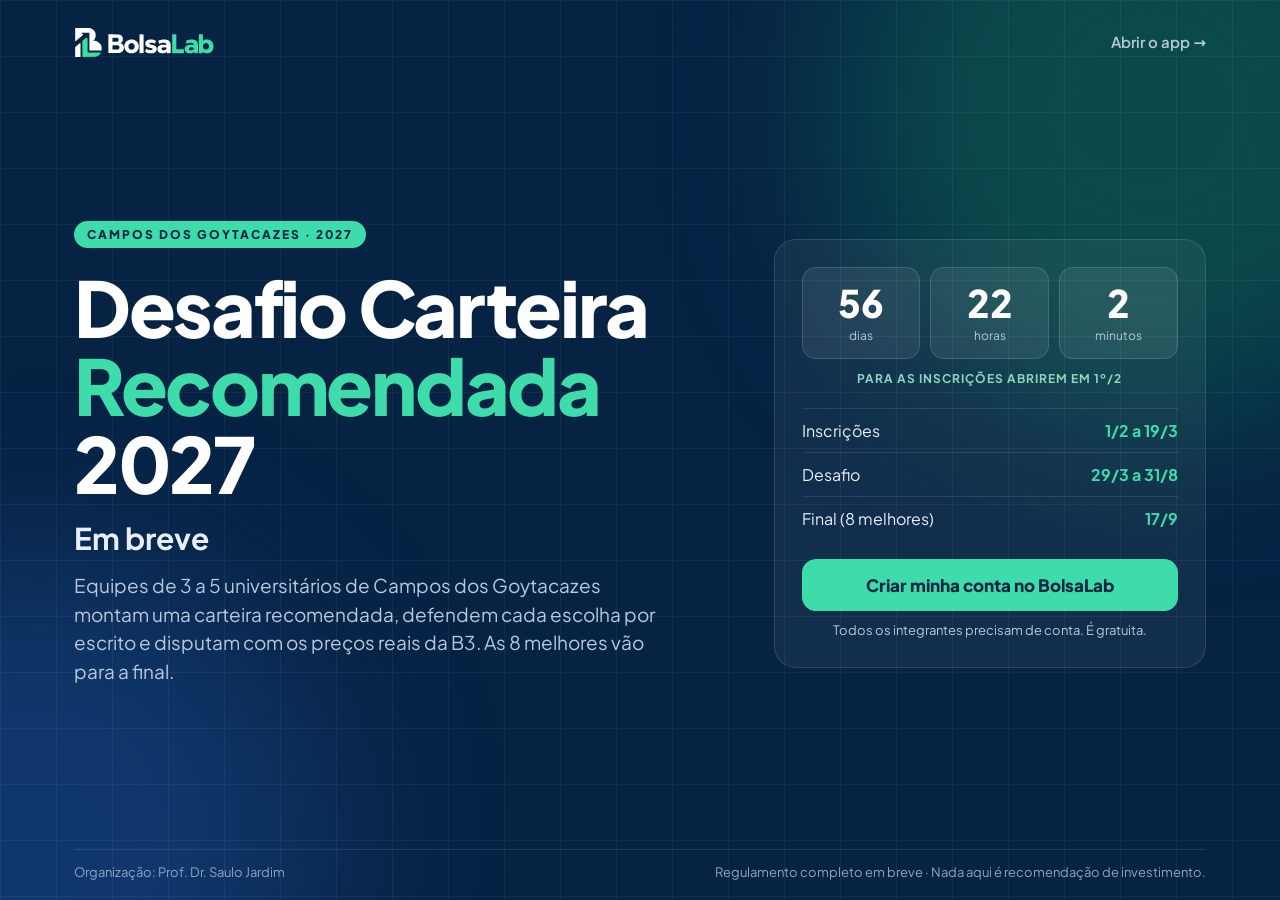
==== index.html @ b4b98375 "Em breve: tudo em uma tela, sem rolar Co-Authored-By: Claude Opus 5.5 <noreply@anthropic.com> Claude" ====
<!doctype html>
<html lang="pt-BR">
<head>
<meta charset="utf-8">
<meta name="viewport" content="width=device-width, initial-scale=1">
<title>Desafio Carteira Recomendada 2027 · BolsaLab</title>
<meta name="description" content="Equipes de universitários de Campos dos Goytacazes montam e defendem uma carteira recomendada com preços reais da B3. Inscrições de 1/2 a 19/3/2027.">
<meta property="og:type" content="website">
<meta property="og:url" content="https://desafio.bolsalab.app/">
<meta property="og:title" content="Desafio Carteira Recomendada 2027">
<meta property="og:description" content="Universitários de Campos dos Goytacazes montam e defendem uma carteira recomendada com preços reais da B3. Inscrições de 1/2 a 19/3/2027.">
<meta property="og:image" content="https://desafio.bolsalab.app/compartilhar.png">
<meta name="twitter:card" content="summary_large_image">
<meta name="theme-color" content="#062344">
<link rel="icon" href="favicon.ico" sizes="any">
<link rel="icon" href="favicon.svg" type="image/svg+xml">
<link rel="apple-touch-icon" href="icon-180.png">
<style>
@font-face { font-family: 'Jakarta'; src: url(fontes/plus-jakarta-sans-latin-wght-normal.woff2) format('woff2'); font-weight: 200 800; font-display: swap; }
@font-face { font-family: 'Jakarta'; src: url(fontes/plus-jakarta-sans-latin-ext-wght-normal.woff2) format('woff2'); font-weight: 200 800; font-display: swap; unicode-range: U+0100-024F; }
:root { --marinho: #062344; --verde: #3DDCAA; --texto: #E8EEF8; --suave: #B9C7DD; --apagado: #8FA3C0; }
* { box-sizing: border-box; }
html, body { margin: 0; }
body { background: var(--marinho); color: #fff; font-family: 'Jakarta', system-ui, sans-serif; overflow-x: hidden; }
.fundo { position: fixed; inset: 0; pointer-events: none; z-index: 0; overflow: hidden; }
.fundo::before, .fundo::after { content: ''; position: absolute; border-radius: 50%; filter: blur(90px); }
.fundo::before { width: 620px; height: 620px; right: -180px; top: -200px; background: #0F6B52; opacity: .55; }
.fundo::after { width: 560px; height: 560px; left: -240px; bottom: -220px; background: #1B4C96; opacity: .5; }
.grade { position: fixed; inset: 0; z-index: 0; pointer-events: none; opacity: .05; background-image: linear-gradient(#fff 1px, transparent 1px), linear-gradient(90deg, #fff 1px, transparent 1px); background-size: 56px 56px; }
/* tudo cabe em uma tela: altura da janela, tamanhos que encolhem com ela */
.pagina { position: relative; z-index: 1; max-width: 1180px; margin: 0 auto; padding: clamp(14px, 3vh, 28px) 24px clamp(10px, 2.2vh, 22px); height: 100vh; height: 100dvh; min-height: 520px; display: flex; flex-direction: column; }
header { display: flex; align-items: center; justify-content: space-between; gap: 16px; }
header img { height: clamp(22px, 3.6vh, 30px); width: auto; display: block; }
header a.app { color: var(--suave); font-weight: 600; font-size: 15px; text-decoration: none; }
header a.app:hover { color: #fff; }
main { flex: 1; min-height: 0; display: grid; grid-template-columns: minmax(0, 1.2fr) minmax(0, .8fr); gap: clamp(24px, 4vw, 64px); align-items: center; }
.selo { display: inline-block; font-size: 12px; font-weight: 800; letter-spacing: 2px; color: var(--marinho); background: var(--verde); padding: 6px 13px; border-radius: 999px; }
h1 { margin: clamp(10px, 2.2vh, 22px) 0 0; font-size: clamp(34px, min(6vw, 10.5vh), 84px); line-height: 1.02; font-weight: 800; letter-spacing: -0.03em; }
h1 em { font-style: normal; color: var(--verde); }
.breve { margin: clamp(8px, 1.8vh, 18px) 0 0; font-size: clamp(20px, 3.6vh, 30px); font-weight: 700; color: var(--texto); }
.lead { margin: clamp(8px, 1.6vh, 16px) 0 0; max-width: 600px; font-size: clamp(15px, 2.5vh, 19px); line-height: 1.5; color: var(--suave); }
.painel { padding: clamp(16px, 3vh, 28px); border-radius: 22px; background: rgba(255,255,255,.05); border: 1px solid rgba(255,255,255,.12); }
.contagem { display: grid; grid-template-columns: repeat(3, 1fr); gap: 10px; }
.contagem div { padding: clamp(8px, 1.6vh, 14px) 8px; border-radius: 14px; background: rgba(255,255,255,.07); border: 1px solid rgba(255,255,255,.14); text-align: center; }
.contagem strong { display: block; font-size: clamp(24px, 4.6vh, 38px); font-weight: 800; line-height: 1.1; font-variant-numeric: tabular-nums; }
.contagem span { font-size: 12px; color: var(--suave); }
.contagem-rotulo { margin: clamp(6px, 1.3vh, 12px) 0 0; font-size: 12px; font-weight: 700; letter-spacing: 1px; color: #8ED6BD; text-align: center; }
.datas { margin: clamp(10px, 2.4vh, 22px) 0 0; padding: 0; list-style: none; }
.datas li { display: flex; justify-content: space-between; gap: 12px; align-items: baseline; padding: clamp(6px, 1.3vh, 11px) 0; border-top: 1px solid rgba(255,255,255,.1); font-size: clamp(14px, 2.2vh, 16px); color: var(--texto); }
.datas b { color: var(--verde); white-space: nowrap; }
.botao { display: block; text-align: center; margin-top: clamp(10px, 2.2vh, 20px); background: var(--verde); color: var(--marinho); font-weight: 800; font-size: clamp(15px, 2.3vh, 17px); padding: clamp(11px, 2vh, 15px) 20px; border-radius: 14px; text-decoration: none; }
.botao:hover { background: #8ED6BD; }
.nota { margin: clamp(6px, 1.2vh, 10px) 0 0; font-size: 13px; line-height: 1.4; color: var(--suave); text-align: center; }
footer { font-size: 13px; color: var(--apagado); display: flex; flex-wrap: wrap; gap: 4px 24px; justify-content: space-between; border-top: 1px solid rgba(255,255,255,.1); padding-top: clamp(8px, 1.6vh, 14px); }
a:focus-visible { outline: 3px solid var(--verde); outline-offset: 3px; border-radius: 6px; }
/* celular: uma coluna, mais enxuta */
@media (max-width: 860px) {
  .pagina { min-height: 560px; padding-left: 16px; padding-right: 16px; }
  header a.app { font-size: 14px; }
  main { grid-template-columns: 1fr; align-content: safe center; gap: clamp(12px, 2.4vh, 22px); }
  h1 { font-size: clamp(28px, min(9.6vw, 5.4vh), 48px); }
  .breve { font-size: clamp(17px, 2.8vh, 22px); }
  .lead { font-size: clamp(14px, 2vh, 16px); }
  .painel { padding: clamp(12px, 2vh, 18px); }
  .contagem strong { font-size: clamp(22px, 3.8vh, 30px); }
  .datas li { font-size: 14px; }
  footer { font-size: 12px; }
  footer span + span { display: none; }
}
@media (max-width: 860px) and (max-height: 860px) { .lead { display: none; } }
@media (max-width: 860px) and (max-height: 640px) { .nota { display: none; } }
@media (prefers-reduced-motion: no-preference) {
  main > * { animation: sobe .7s cubic-bezier(.2,.8,.2,1) both; }
  main > *:nth-child(2) { animation-delay: .12s; }
  @keyframes sobe { from { opacity: 0; transform: translateY(18px); } to { opacity: 1; transform: none; } }
}
</style>
</head>
<body>
<div class="fundo" aria-hidden="true"></div>
<div class="grade" aria-hidden="true"></div>
<div class="pagina">
  <header>
    <a href="https://bolsalab.app/" aria-label="BolsaLab"><img src="logo.svg" alt="BolsaLab" width="141" height="30"></a>
    <a class="app" href="https://bolsalab.app/">Abrir o app →</a>
  </header>

  <main>
    <div>
      <span class="selo">CAMPOS DOS GOYTACAZES · 2027</span>
      <h1>Desafio Carteira <em>Recomendada</em> 2027</h1>
      <p class="breve">Em breve</p>
      <p class="lead">Equipes de 3 a 5 universitários de Campos dos Goytacazes montam uma carteira recomendada, defendem cada escolha por escrito e disputam com os preços reais da B3. As 8 melhores vão para a final.</p>
    </div>

    <div class="painel">
      <div class="contagem" role="timer" aria-live="off" aria-label="Tempo até a abertura das inscrições">
        <div><strong id="dias">–</strong><span>dias</span></div>
        <div><strong id="horas">–</strong><span>horas</span></div>
        <div><strong id="minutos">–</strong><span>minutos</span></div>
      </div>
      <p class="contagem-rotulo" id="rotulo">PARA AS INSCRIÇÕES ABRIREM EM 1º/2</p>
      <ul class="datas">
        <li><span>Inscrições</span><b>1/2 a 19/3</b></li>
        <li><span>Desafio</span><b>29/3 a 31/8</b></li>
        <li><span>Final (8 melhores)</span><b>17/9</b></li>
      </ul>
      <a class="botao" href="https://bolsalab.app/">Criar minha conta no BolsaLab</a>
      <p class="nota">Todos os integrantes precisam de conta. É gratuita.</p>
    </div>
  </main>

  <footer>
    <span>Organização: Prof. Dr. Saulo Jardim</span>
    <span>Regulamento completo em breve · Nada aqui é recomendação de investimento.</span>
  </footer>
</div>
<script>
// contagem até a abertura das inscrições (1/2/2027, 0h em Brasília); depois, até o fim delas (19/3, 23h59)
(function () {
  var abre = Date.parse('2027-02-01T00:00:00-03:00'), fecha = Date.parse('2027-03-19T23:59:00-03:00');
  var d = document.getElementById('dias'), h = document.getElementById('horas'), m = document.getElementById('minutos'), r = document.getElementById('rotulo');
  function passo() {
    var agora = Date.now(), alvo = agora < abre ? abre : fecha;
    if (agora >= abre) r.textContent = agora < fecha ? 'PARA AS INSCRIÇÕES TERMINAREM EM 19/3' : 'INSCRIÇÕES ENCERRADAS';
    var resta = Math.max(0, alvo - agora);
    d.textContent = Math.floor(resta / 864e5);
    h.textContent = Math.floor(resta % 864e5 / 36e5);
    m.textContent = Math.floor(resta % 36e5 / 6e4);
  }
  passo(); setInterval(passo, 30000);
})();
</script>
</body>
</html>
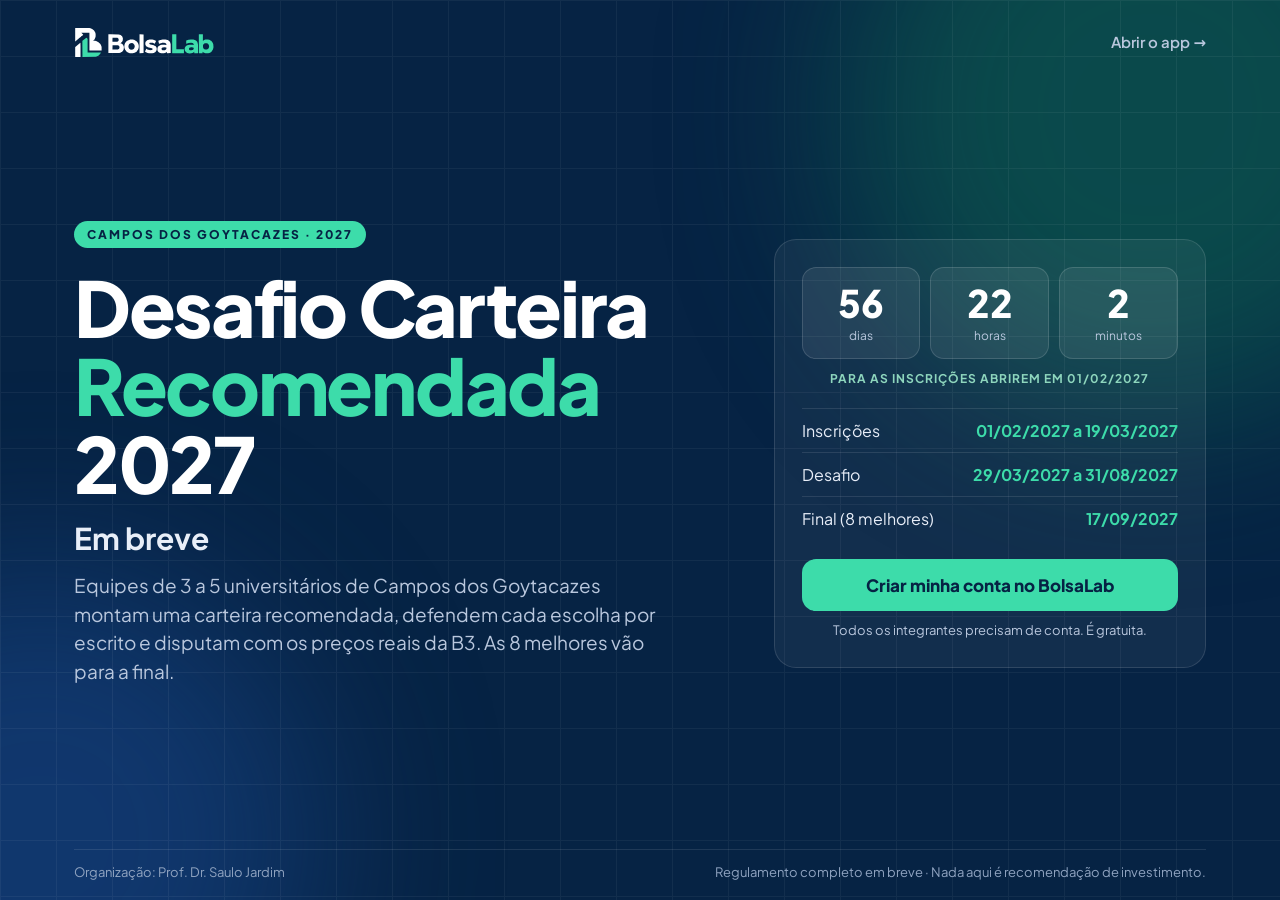
==== commit e2475e86: "Em breve: datas completas (dd/mm/aaaa) Co-Authored-By: Claude Opus 5.5 <noreply@anthropic.com> Claud" ====
--- a/index.html
+++ b/index.html
@@ -99,11 +99,11 @@
         <div><strong id="horas">–</strong><span>horas</span></div>
         <div><strong id="minutos">–</strong><span>minutos</span></div>
       </div>
-      <p class="contagem-rotulo" id="rotulo">PARA AS INSCRIÇÕES ABRIREM EM 1º/2</p>
+      <p class="contagem-rotulo" id="rotulo">PARA AS INSCRIÇÕES ABRIREM EM 01/02/2027</p>
       <ul class="datas">
-        <li><span>Inscrições</span><b>1/2 a 19/3</b></li>
-        <li><span>Desafio</span><b>29/3 a 31/8</b></li>
-        <li><span>Final (8 melhores)</span><b>17/9</b></li>
+        <li><span>Inscrições</span><b>01/02/2027 a 19/03/2027</b></li>
+        <li><span>Desafio</span><b>29/03/2027 a 31/08/2027</b></li>
+        <li><span>Final (8 melhores)</span><b>17/09/2027</b></li>
       </ul>
       <a class="botao" href="https://bolsalab.app/">Criar minha conta no BolsaLab</a>
       <p class="nota">Todos os integrantes precisam de conta. É gratuita.</p>
@@ -122,7 +122,7 @@
   var d = document.getElementById('dias'), h = document.getElementById('horas'), m = document.getElementById('minutos'), r = document.getElementById('rotulo');
   function passo() {
     var agora = Date.now(), alvo = agora < abre ? abre : fecha;
-    if (agora >= abre) r.textContent = agora < fecha ? 'PARA AS INSCRIÇÕES TERMINAREM EM 19/3' : 'INSCRIÇÕES ENCERRADAS';
+    if (agora >= abre) r.textContent = agora < fecha ? 'PARA AS INSCRIÇÕES TERMINAREM EM 19/03/2027' : 'INSCRIÇÕES ENCERRADAS';
     var resta = Math.max(0, alvo - agora);
     d.textContent = Math.floor(resta / 864e5);
     h.textContent = Math.floor(resta % 864e5 / 36e5);
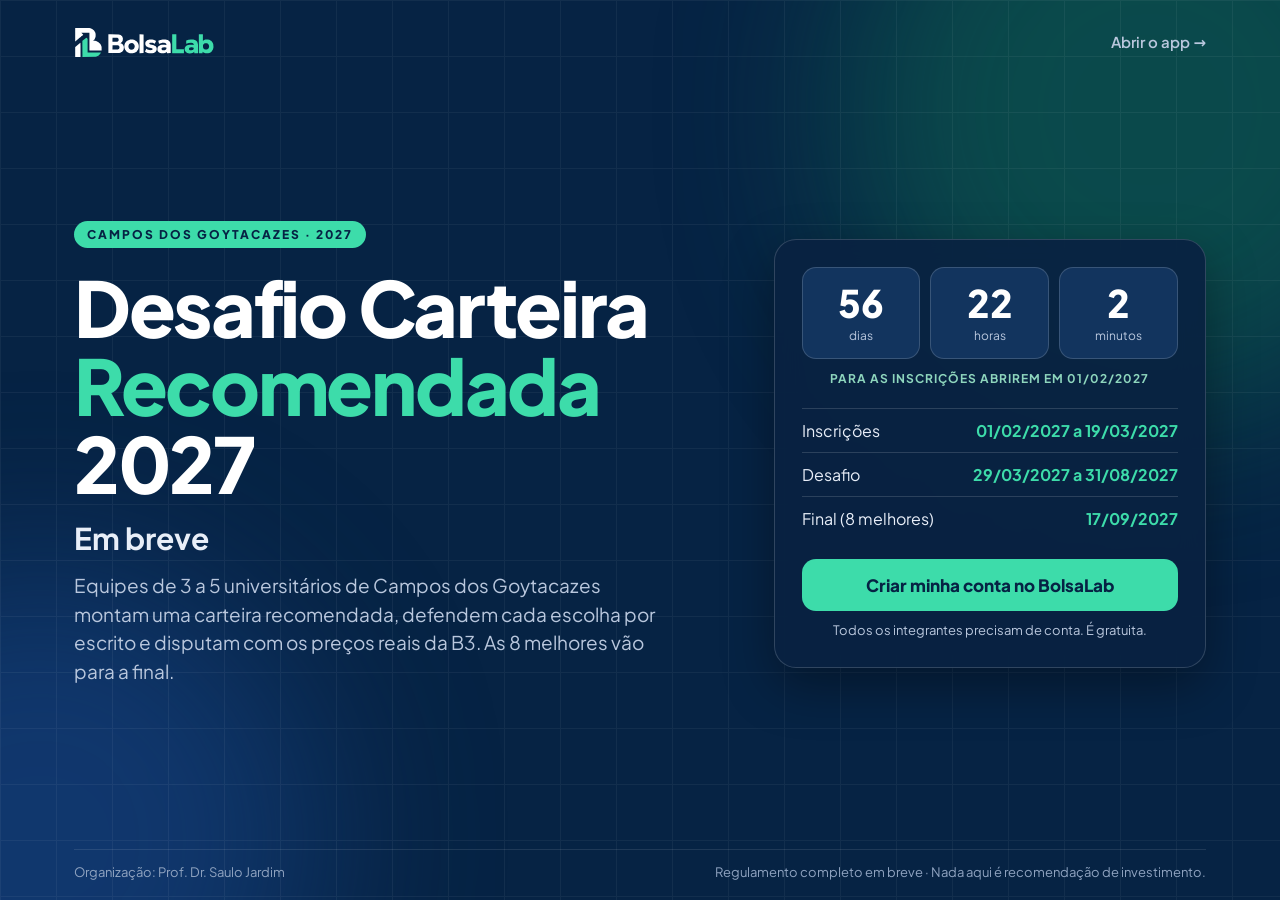
==== commit e77cfac3: "Em breve: quadro menos transparente Co-Authored-By: Claude Opus 5.5 <noreply@anthropic.com> Claude-S" ====
--- a/index.html
+++ b/index.html
@@ -39,14 +39,14 @@
 h1 em { font-style: normal; color: var(--verde); }
 .breve { margin: clamp(8px, 1.8vh, 18px) 0 0; font-size: clamp(20px, 3.6vh, 30px); font-weight: 700; color: var(--texto); }
 .lead { margin: clamp(8px, 1.6vh, 16px) 0 0; max-width: 600px; font-size: clamp(15px, 2.5vh, 19px); line-height: 1.5; color: var(--suave); }
-.painel { padding: clamp(16px, 3vh, 28px); border-radius: 22px; background: rgba(255,255,255,.05); border: 1px solid rgba(255,255,255,.12); }
+.painel { padding: clamp(16px, 3vh, 28px); border-radius: 22px; background: rgba(9, 34, 66, .92); border: 1px solid rgba(255,255,255,.16); box-shadow: 0 18px 50px rgba(0,0,0,.35); -webkit-backdrop-filter: blur(14px); backdrop-filter: blur(14px); }
 .contagem { display: grid; grid-template-columns: repeat(3, 1fr); gap: 10px; }
-.contagem div { padding: clamp(8px, 1.6vh, 14px) 8px; border-radius: 14px; background: rgba(255,255,255,.07); border: 1px solid rgba(255,255,255,.14); text-align: center; }
+.contagem div { padding: clamp(8px, 1.6vh, 14px) 8px; border-radius: 14px; background: #12345E; border: 1px solid rgba(255,255,255,.16); text-align: center; }
 .contagem strong { display: block; font-size: clamp(24px, 4.6vh, 38px); font-weight: 800; line-height: 1.1; font-variant-numeric: tabular-nums; }
 .contagem span { font-size: 12px; color: var(--suave); }
 .contagem-rotulo { margin: clamp(6px, 1.3vh, 12px) 0 0; font-size: 12px; font-weight: 700; letter-spacing: 1px; color: #8ED6BD; text-align: center; }
 .datas { margin: clamp(10px, 2.4vh, 22px) 0 0; padding: 0; list-style: none; }
-.datas li { display: flex; justify-content: space-between; gap: 12px; align-items: baseline; padding: clamp(6px, 1.3vh, 11px) 0; border-top: 1px solid rgba(255,255,255,.1); font-size: clamp(14px, 2.2vh, 16px); color: var(--texto); }
+.datas li { display: flex; justify-content: space-between; gap: 12px; align-items: baseline; padding: clamp(6px, 1.3vh, 11px) 0; border-top: 1px solid rgba(255,255,255,.14); font-size: clamp(14px, 2.2vh, 16px); color: var(--texto); }
 .datas b { color: var(--verde); white-space: nowrap; }
 .botao { display: block; text-align: center; margin-top: clamp(10px, 2.2vh, 20px); background: var(--verde); color: var(--marinho); font-weight: 800; font-size: clamp(15px, 2.3vh, 17px); padding: clamp(11px, 2vh, 15px) 20px; border-radius: 14px; text-decoration: none; }
 .botao:hover { background: #8ED6BD; }
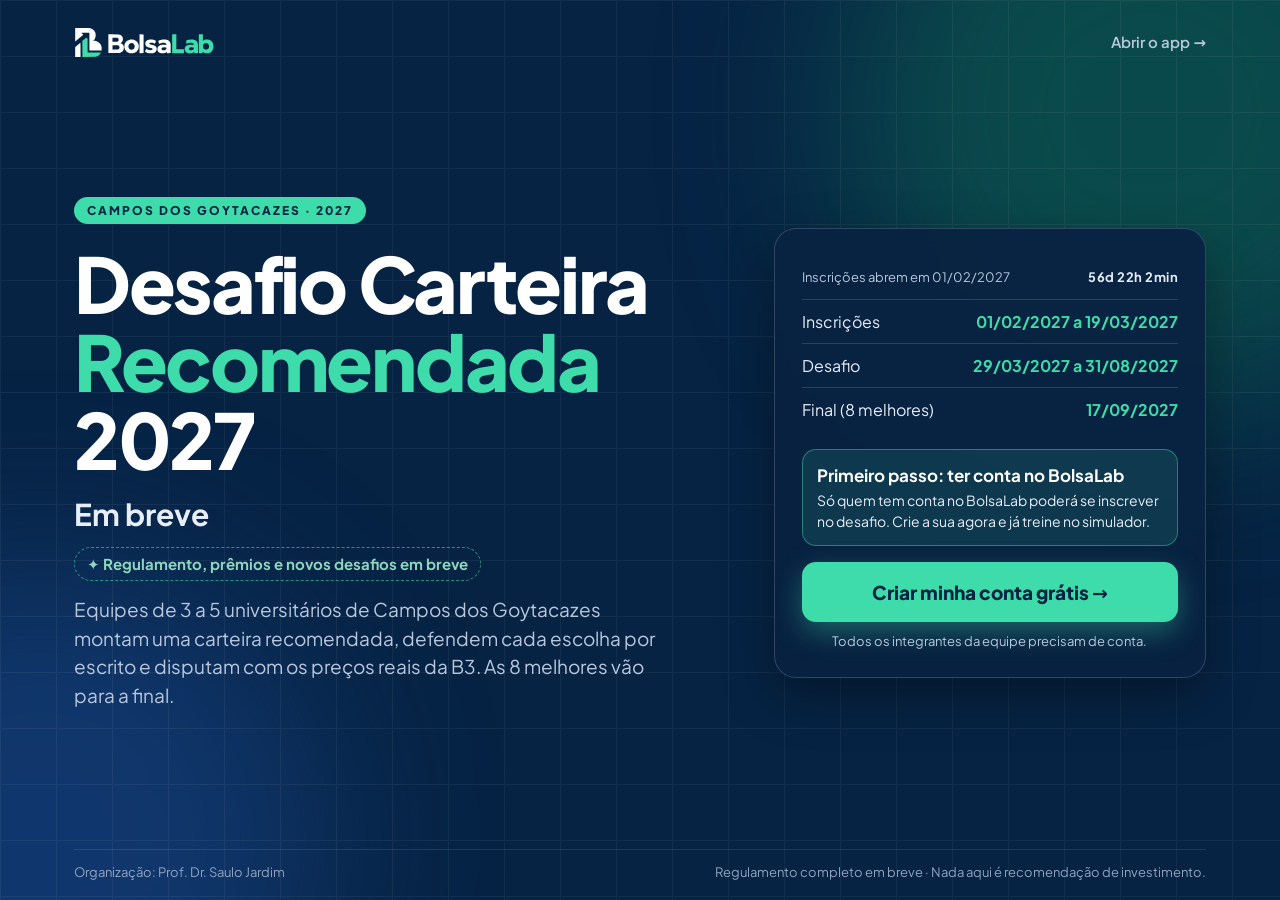
==== commit 633daf78: "Em breve: contagem discreta, destaque para criar conta e novidades Co-Authored-By: Claude Opus 5.5 <" ====
--- a/index.html
+++ b/index.html
@@ -40,17 +40,18 @@
 .breve { margin: clamp(8px, 1.8vh, 18px) 0 0; font-size: clamp(20px, 3.6vh, 30px); font-weight: 700; color: var(--texto); }
 .lead { margin: clamp(8px, 1.6vh, 16px) 0 0; max-width: 600px; font-size: clamp(15px, 2.5vh, 19px); line-height: 1.5; color: var(--suave); }
 .painel { padding: clamp(16px, 3vh, 28px); border-radius: 22px; background: rgba(9, 34, 66, .92); border: 1px solid rgba(255,255,255,.16); box-shadow: 0 18px 50px rgba(0,0,0,.35); -webkit-backdrop-filter: blur(14px); backdrop-filter: blur(14px); }
-.contagem { display: grid; grid-template-columns: repeat(3, 1fr); gap: 10px; }
-.contagem div { padding: clamp(8px, 1.6vh, 14px) 8px; border-radius: 14px; background: #12345E; border: 1px solid rgba(255,255,255,.16); text-align: center; }
-.contagem strong { display: block; font-size: clamp(24px, 4.6vh, 38px); font-weight: 800; line-height: 1.1; font-variant-numeric: tabular-nums; }
-.contagem span { font-size: 12px; color: var(--suave); }
-.contagem-rotulo { margin: clamp(6px, 1.3vh, 12px) 0 0; font-size: 12px; font-weight: 700; letter-spacing: 1px; color: #8ED6BD; text-align: center; }
-.datas { margin: clamp(10px, 2.4vh, 22px) 0 0; padding: 0; list-style: none; }
+.contagem { display: flex; align-items: center; justify-content: space-between; gap: 10px; flex-wrap: wrap; font-size: 13px; color: var(--suave); }
+.contagem b { color: var(--texto); font-weight: 700; font-variant-numeric: tabular-nums; letter-spacing: .5px; }
+.datas { margin: clamp(8px, 1.6vh, 14px) 0 0; padding: 0; list-style: none; }
 .datas li { display: flex; justify-content: space-between; gap: 12px; align-items: baseline; padding: clamp(6px, 1.3vh, 11px) 0; border-top: 1px solid rgba(255,255,255,.14); font-size: clamp(14px, 2.2vh, 16px); color: var(--texto); }
 .datas b { color: var(--verde); white-space: nowrap; }
-.botao { display: block; text-align: center; margin-top: clamp(10px, 2.2vh, 20px); background: var(--verde); color: var(--marinho); font-weight: 800; font-size: clamp(15px, 2.3vh, 17px); padding: clamp(11px, 2vh, 15px) 20px; border-radius: 14px; text-decoration: none; }
+.aviso { margin-top: clamp(10px, 2vh, 18px); padding: clamp(10px, 1.8vh, 14px) 14px; border-radius: 14px; background: rgba(61,220,170,.12); border: 1px solid rgba(61,220,170,.45); }
+.aviso strong { display: block; font-size: clamp(15px, 2.4vh, 17px); color: #fff; }
+.aviso p { margin: 4px 0 0; font-size: clamp(13px, 2vh, 14px); line-height: 1.45; color: var(--texto); }
+.botao { display: block; text-align: center; margin-top: clamp(10px, 2vh, 16px); background: var(--verde); color: var(--marinho); font-weight: 800; font-size: clamp(16px, 2.6vh, 19px); padding: clamp(13px, 2.4vh, 18px) 20px; border-radius: 14px; text-decoration: none; box-shadow: 0 0 0 0 rgba(61,220,170,.55), 0 10px 28px rgba(61,220,170,.35); }
 .botao:hover { background: #8ED6BD; }
 .nota { margin: clamp(6px, 1.2vh, 10px) 0 0; font-size: 13px; line-height: 1.4; color: var(--suave); text-align: center; }
+.novidades { display: inline-flex; align-items: center; gap: 8px; margin: clamp(8px, 1.6vh, 14px) 0 0; padding: 6px 12px; border-radius: 999px; border: 1px dashed rgba(61,220,170,.6); color: #8ED6BD; font-size: clamp(13px, 2vh, 15px); font-weight: 700; }
 footer { font-size: 13px; color: var(--apagado); display: flex; flex-wrap: wrap; gap: 4px 24px; justify-content: space-between; border-top: 1px solid rgba(255,255,255,.1); padding-top: clamp(8px, 1.6vh, 14px); }
 a:focus-visible { outline: 3px solid var(--verde); outline-offset: 3px; border-radius: 6px; }
 /* celular: uma coluna, mais enxuta */
@@ -62,16 +63,19 @@
   .breve { font-size: clamp(17px, 2.8vh, 22px); }
   .lead { font-size: clamp(14px, 2vh, 16px); }
   .painel { padding: clamp(12px, 2vh, 18px); }
-  .contagem strong { font-size: clamp(22px, 3.8vh, 30px); }
   .datas li { font-size: 14px; }
+  .novidades { font-size: 12px; padding: 5px 10px; white-space: nowrap; }
   footer { font-size: 12px; }
   footer span + span { display: none; }
 }
-@media (max-width: 860px) and (max-height: 860px) { .lead { display: none; } }
-@media (max-width: 860px) and (max-height: 640px) { .nota { display: none; } }
+@media (max-width: 860px) and (max-height: 1000px) { .lead { display: none; } }
+@media (max-width: 860px) and (max-height: 700px) { .nota { display: none; } .datas li { padding: 5px 0; } }
+@media (max-width: 860px) and (max-height: 620px) { .novidades, .selo { display: none; } h1 { margin-top: 0; } }
 @media (prefers-reduced-motion: no-preference) {
   main > * { animation: sobe .7s cubic-bezier(.2,.8,.2,1) both; }
   main > *:nth-child(2) { animation-delay: .12s; }
+  .botao { animation: pulso 2.4s ease-out 1s infinite; }
+  @keyframes pulso { 0% { box-shadow: 0 0 0 0 rgba(61,220,170,.55), 0 10px 28px rgba(61,220,170,.35); } 70%, 100% { box-shadow: 0 0 0 14px rgba(61,220,170,0), 0 10px 28px rgba(61,220,170,.35); } }
   @keyframes sobe { from { opacity: 0; transform: translateY(18px); } to { opacity: 1; transform: none; } }
 }
 </style>
@@ -90,23 +94,23 @@
       <span class="selo">CAMPOS DOS GOYTACAZES · 2027</span>
       <h1>Desafio Carteira <em>Recomendada</em> 2027</h1>
       <p class="breve">Em breve</p>
+      <p class="novidades">✦ Regulamento, prêmios e novos desafios em breve</p>
       <p class="lead">Equipes de 3 a 5 universitários de Campos dos Goytacazes montam uma carteira recomendada, defendem cada escolha por escrito e disputam com os preços reais da B3. As 8 melhores vão para a final.</p>
     </div>
 
     <div class="painel">
-      <div class="contagem" role="timer" aria-live="off" aria-label="Tempo até a abertura das inscrições">
-        <div><strong id="dias">–</strong><span>dias</span></div>
-        <div><strong id="horas">–</strong><span>horas</span></div>
-        <div><strong id="minutos">–</strong><span>minutos</span></div>
-      </div>
-      <p class="contagem-rotulo" id="rotulo">PARA AS INSCRIÇÕES ABRIREM EM 01/02/2027</p>
+      <p class="contagem" role="timer" aria-live="off"><span id="rotulo">Inscrições abrem em 01/02/2027</span><b><span id="dias">–</span>d <span id="horas">–</span>h <span id="minutos">–</span>min</b></p>
       <ul class="datas">
         <li><span>Inscrições</span><b>01/02/2027 a 19/03/2027</b></li>
         <li><span>Desafio</span><b>29/03/2027 a 31/08/2027</b></li>
         <li><span>Final (8 melhores)</span><b>17/09/2027</b></li>
       </ul>
-      <a class="botao" href="https://bolsalab.app/">Criar minha conta no BolsaLab</a>
-      <p class="nota">Todos os integrantes precisam de conta. É gratuita.</p>
+      <div class="aviso">
+        <strong>Primeiro passo: ter conta no BolsaLab</strong>
+        <p>Só quem tem conta no BolsaLab poderá se inscrever no desafio. Crie a sua agora e já treine no simulador.</p>
+      </div>
+      <a class="botao" href="https://bolsalab.app/">Criar minha conta grátis →</a>
+      <p class="nota">Todos os integrantes da equipe precisam de conta.</p>
     </div>
   </main>
 
@@ -122,7 +126,7 @@
   var d = document.getElementById('dias'), h = document.getElementById('horas'), m = document.getElementById('minutos'), r = document.getElementById('rotulo');
   function passo() {
     var agora = Date.now(), alvo = agora < abre ? abre : fecha;
-    if (agora >= abre) r.textContent = agora < fecha ? 'PARA AS INSCRIÇÕES TERMINAREM EM 19/03/2027' : 'INSCRIÇÕES ENCERRADAS';
+    if (agora >= abre) r.textContent = agora < fecha ? 'Inscrições terminam em 19/03/2027' : 'Inscrições encerradas';
     var resta = Math.max(0, alvo - agora);
     d.textContent = Math.floor(resta / 864e5);
     h.textContent = Math.floor(resta % 864e5 / 36e5);
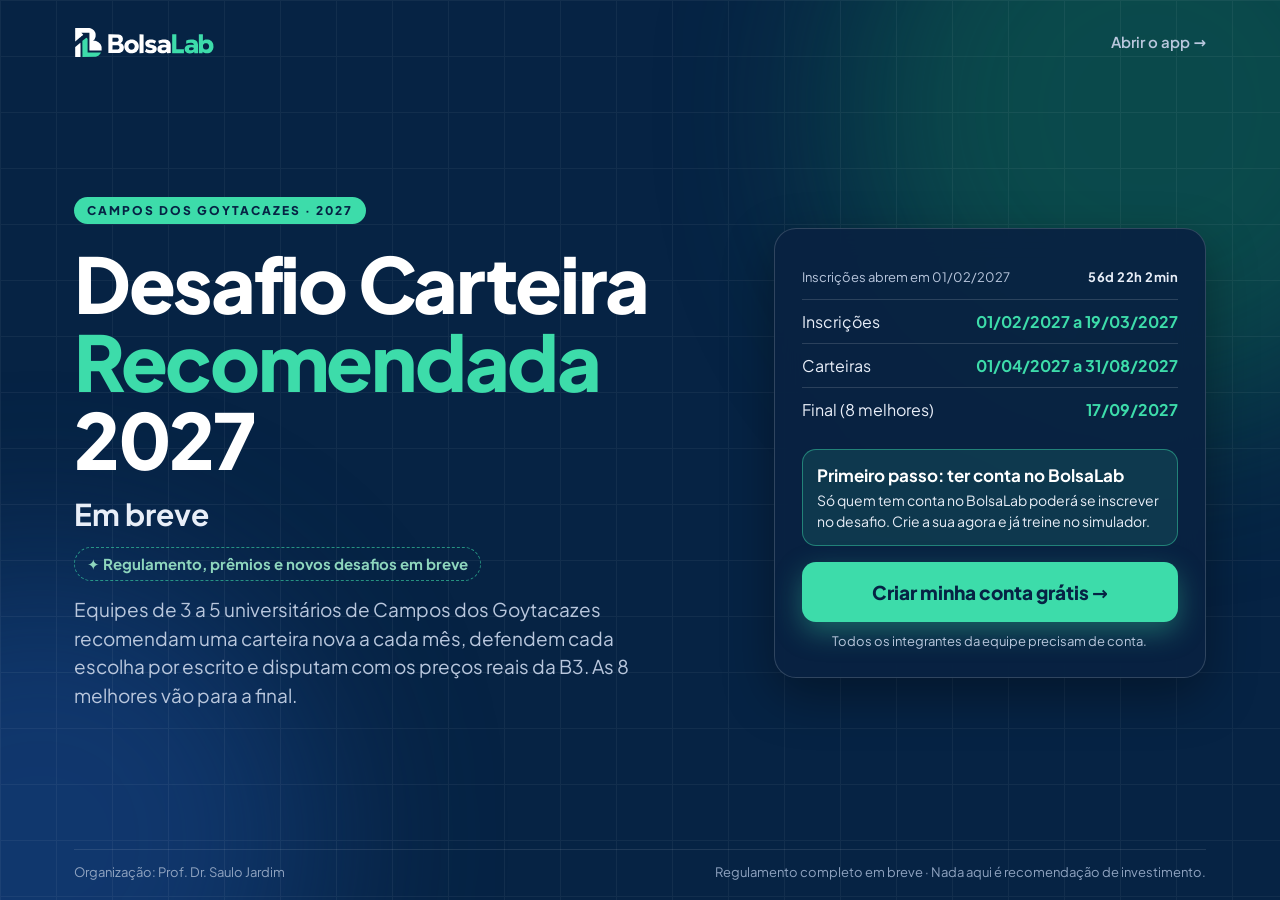
==== commit aad07513: "Em breve: carteiras mensais de 01/04 a 31/08/2027 Co-Authored-By: Claude Opus 5.5 <noreply@anthropic" ====
--- a/index.html
+++ b/index.html
@@ -28,41 +28,41 @@
 .fundo::after { width: 560px; height: 560px; left: -240px; bottom: -220px; background: #1B4C96; opacity: .5; }
 .grade { position: fixed; inset: 0; z-index: 0; pointer-events: none; opacity: .05; background-image: linear-gradient(#fff 1px, transparent 1px), linear-gradient(90deg, #fff 1px, transparent 1px); background-size: 56px 56px; }
 /* tudo cabe em uma tela: altura da janela, tamanhos que encolhem com ela */
-.pagina { position: relative; z-index: 1; max-width: 1180px; margin: 0 auto; padding: clamp(14px, 3vh, 28px) 24px clamp(10px, 2.2vh, 22px); height: 100vh; height: 100dvh; min-height: 520px; display: flex; flex-direction: column; }
+.pagina { position: relative; z-index: 1; max-width: 1180px; margin: 0 auto; padding: clamp(14px, 3svh, 28px) 24px clamp(10px, 2.2svh, 22px); min-height: 100vh; min-height: 100svh; display: flex; flex-direction: column; }
 header { display: flex; align-items: center; justify-content: space-between; gap: 16px; }
-header img { height: clamp(22px, 3.6vh, 30px); width: auto; display: block; }
+header img { height: clamp(22px, 3.6svh, 30px); width: auto; display: block; }
 header a.app { color: var(--suave); font-weight: 600; font-size: 15px; text-decoration: none; }
 header a.app:hover { color: #fff; }
 main { flex: 1; min-height: 0; display: grid; grid-template-columns: minmax(0, 1.2fr) minmax(0, .8fr); gap: clamp(24px, 4vw, 64px); align-items: center; }
 .selo { display: inline-block; font-size: 12px; font-weight: 800; letter-spacing: 2px; color: var(--marinho); background: var(--verde); padding: 6px 13px; border-radius: 999px; }
-h1 { margin: clamp(10px, 2.2vh, 22px) 0 0; font-size: clamp(34px, min(6vw, 10.5vh), 84px); line-height: 1.02; font-weight: 800; letter-spacing: -0.03em; }
+h1 { margin: clamp(10px, 2.2svh, 22px) 0 0; font-size: clamp(34px, min(6vw, 10.5svh), 84px); line-height: 1.02; font-weight: 800; letter-spacing: -0.03em; }
 h1 em { font-style: normal; color: var(--verde); }
-.breve { margin: clamp(8px, 1.8vh, 18px) 0 0; font-size: clamp(20px, 3.6vh, 30px); font-weight: 700; color: var(--texto); }
-.lead { margin: clamp(8px, 1.6vh, 16px) 0 0; max-width: 600px; font-size: clamp(15px, 2.5vh, 19px); line-height: 1.5; color: var(--suave); }
-.painel { padding: clamp(16px, 3vh, 28px); border-radius: 22px; background: rgba(9, 34, 66, .92); border: 1px solid rgba(255,255,255,.16); box-shadow: 0 18px 50px rgba(0,0,0,.35); -webkit-backdrop-filter: blur(14px); backdrop-filter: blur(14px); }
+.breve { margin: clamp(8px, 1.8svh, 18px) 0 0; font-size: clamp(20px, 3.6svh, 30px); font-weight: 700; color: var(--texto); }
+.lead { margin: clamp(8px, 1.6svh, 16px) 0 0; max-width: 600px; font-size: clamp(15px, 2.5svh, 19px); line-height: 1.5; color: var(--suave); }
+.painel { padding: clamp(16px, 3svh, 28px); border-radius: 22px; background: rgba(9, 34, 66, .92); border: 1px solid rgba(255,255,255,.16); box-shadow: 0 18px 50px rgba(0,0,0,.35); -webkit-backdrop-filter: blur(14px); backdrop-filter: blur(14px); }
 .contagem { display: flex; align-items: center; justify-content: space-between; gap: 10px; flex-wrap: wrap; font-size: 13px; color: var(--suave); }
 .contagem b { color: var(--texto); font-weight: 700; font-variant-numeric: tabular-nums; letter-spacing: .5px; }
-.datas { margin: clamp(8px, 1.6vh, 14px) 0 0; padding: 0; list-style: none; }
-.datas li { display: flex; justify-content: space-between; gap: 12px; align-items: baseline; padding: clamp(6px, 1.3vh, 11px) 0; border-top: 1px solid rgba(255,255,255,.14); font-size: clamp(14px, 2.2vh, 16px); color: var(--texto); }
+.datas { margin: clamp(8px, 1.6svh, 14px) 0 0; padding: 0; list-style: none; }
+.datas li { display: flex; justify-content: space-between; gap: 12px; align-items: baseline; padding: clamp(6px, 1.3svh, 11px) 0; border-top: 1px solid rgba(255,255,255,.14); font-size: clamp(14px, 2.2svh, 16px); color: var(--texto); }
 .datas b { color: var(--verde); white-space: nowrap; }
-.aviso { margin-top: clamp(10px, 2vh, 18px); padding: clamp(10px, 1.8vh, 14px) 14px; border-radius: 14px; background: rgba(61,220,170,.12); border: 1px solid rgba(61,220,170,.45); }
-.aviso strong { display: block; font-size: clamp(15px, 2.4vh, 17px); color: #fff; }
-.aviso p { margin: 4px 0 0; font-size: clamp(13px, 2vh, 14px); line-height: 1.45; color: var(--texto); }
-.botao { display: block; text-align: center; margin-top: clamp(10px, 2vh, 16px); background: var(--verde); color: var(--marinho); font-weight: 800; font-size: clamp(16px, 2.6vh, 19px); padding: clamp(13px, 2.4vh, 18px) 20px; border-radius: 14px; text-decoration: none; box-shadow: 0 0 0 0 rgba(61,220,170,.55), 0 10px 28px rgba(61,220,170,.35); }
+.aviso { margin-top: clamp(10px, 2svh, 18px); padding: clamp(10px, 1.8svh, 14px) 14px; border-radius: 14px; background: rgba(61,220,170,.12); border: 1px solid rgba(61,220,170,.45); }
+.aviso strong { display: block; font-size: clamp(15px, 2.4svh, 17px); color: #fff; }
+.aviso p { margin: 4px 0 0; font-size: clamp(13px, 2svh, 14px); line-height: 1.45; color: var(--texto); }
+.botao { display: block; text-align: center; margin-top: clamp(10px, 2svh, 16px); background: var(--verde); color: var(--marinho); font-weight: 800; font-size: clamp(16px, 2.6svh, 19px); padding: clamp(13px, 2.4svh, 18px) 20px; border-radius: 14px; text-decoration: none; box-shadow: 0 0 0 0 rgba(61,220,170,.55), 0 10px 28px rgba(61,220,170,.35); }
 .botao:hover { background: #8ED6BD; }
-.nota { margin: clamp(6px, 1.2vh, 10px) 0 0; font-size: 13px; line-height: 1.4; color: var(--suave); text-align: center; }
-.novidades { display: inline-flex; align-items: center; gap: 8px; margin: clamp(8px, 1.6vh, 14px) 0 0; padding: 6px 12px; border-radius: 999px; border: 1px dashed rgba(61,220,170,.6); color: #8ED6BD; font-size: clamp(13px, 2vh, 15px); font-weight: 700; }
-footer { font-size: 13px; color: var(--apagado); display: flex; flex-wrap: wrap; gap: 4px 24px; justify-content: space-between; border-top: 1px solid rgba(255,255,255,.1); padding-top: clamp(8px, 1.6vh, 14px); }
+.nota { margin: clamp(6px, 1.2svh, 10px) 0 0; font-size: 13px; line-height: 1.4; color: var(--suave); text-align: center; }
+.novidades { display: inline-flex; align-items: center; gap: 8px; margin: clamp(8px, 1.6svh, 14px) 0 0; padding: 6px 12px; border-radius: 999px; border: 1px dashed rgba(61,220,170,.6); color: #8ED6BD; font-size: clamp(13px, 2svh, 15px); font-weight: 700; }
+footer { font-size: 13px; color: var(--apagado); display: flex; flex-wrap: wrap; gap: 4px 24px; justify-content: space-between; border-top: 1px solid rgba(255,255,255,.1); padding-top: clamp(8px, 1.6svh, 14px); }
 a:focus-visible { outline: 3px solid var(--verde); outline-offset: 3px; border-radius: 6px; }
 /* celular: uma coluna, mais enxuta */
 @media (max-width: 860px) {
-  .pagina { min-height: 560px; padding-left: 16px; padding-right: 16px; }
+  .pagina { padding-left: 16px; padding-right: 16px; }
   header a.app { font-size: 14px; }
-  main { grid-template-columns: 1fr; align-content: safe center; gap: clamp(12px, 2.4vh, 22px); }
-  h1 { font-size: clamp(28px, min(9.6vw, 5.4vh), 48px); }
-  .breve { font-size: clamp(17px, 2.8vh, 22px); }
-  .lead { font-size: clamp(14px, 2vh, 16px); }
-  .painel { padding: clamp(12px, 2vh, 18px); }
+  main { grid-template-columns: 1fr; align-content: safe center; gap: clamp(12px, 2.4svh, 22px); padding: clamp(12px, 2.4svh, 22px) 0 clamp(8px, 1.6svh, 14px); }
+  h1 { font-size: clamp(28px, min(9.6vw, 5.4svh), 48px); }
+  .breve { font-size: clamp(17px, 2.8svh, 22px); }
+  .lead { font-size: clamp(14px, 2svh, 16px); }
+  .painel { padding: clamp(12px, 2svh, 18px); }
   .datas li { font-size: 14px; }
   .novidades { font-size: 12px; padding: 5px 10px; white-space: nowrap; }
   footer { font-size: 12px; }
@@ -70,7 +70,8 @@
 }
 @media (max-width: 860px) and (max-height: 1000px) { .lead { display: none; } }
 @media (max-width: 860px) and (max-height: 700px) { .nota { display: none; } .datas li { padding: 5px 0; } }
-@media (max-width: 860px) and (max-height: 620px) { .novidades, .selo { display: none; } h1 { margin-top: 0; } }
+@media (max-width: 860px) and (max-height: 800px) { .selo { display: none; } h1 { margin-top: 0; } }
+@media (max-width: 860px) and (max-height: 620px) { .novidades { display: none; } }
 @media (prefers-reduced-motion: no-preference) {
   main > * { animation: sobe .7s cubic-bezier(.2,.8,.2,1) both; }
   main > *:nth-child(2) { animation-delay: .12s; }
@@ -95,14 +96,14 @@
       <h1>Desafio Carteira <em>Recomendada</em> 2027</h1>
       <p class="breve">Em breve</p>
       <p class="novidades">✦ Regulamento, prêmios e novos desafios em breve</p>
-      <p class="lead">Equipes de 3 a 5 universitários de Campos dos Goytacazes montam uma carteira recomendada, defendem cada escolha por escrito e disputam com os preços reais da B3. As 8 melhores vão para a final.</p>
+      <p class="lead">Equipes de 3 a 5 universitários de Campos dos Goytacazes recomendam uma carteira nova a cada mês, defendem cada escolha por escrito e disputam com os preços reais da B3. As 8 melhores vão para a final.</p>
     </div>
 
     <div class="painel">
       <p class="contagem" role="timer" aria-live="off"><span id="rotulo">Inscrições abrem em 01/02/2027</span><b><span id="dias">–</span>d <span id="horas">–</span>h <span id="minutos">–</span>min</b></p>
       <ul class="datas">
         <li><span>Inscrições</span><b>01/02/2027 a 19/03/2027</b></li>
-        <li><span>Desafio</span><b>29/03/2027 a 31/08/2027</b></li>
+        <li><span>Carteiras</span><b>01/04/2027 a 31/08/2027</b></li>
         <li><span>Final (8 melhores)</span><b>17/09/2027</b></li>
       </ul>
       <div class="aviso">
